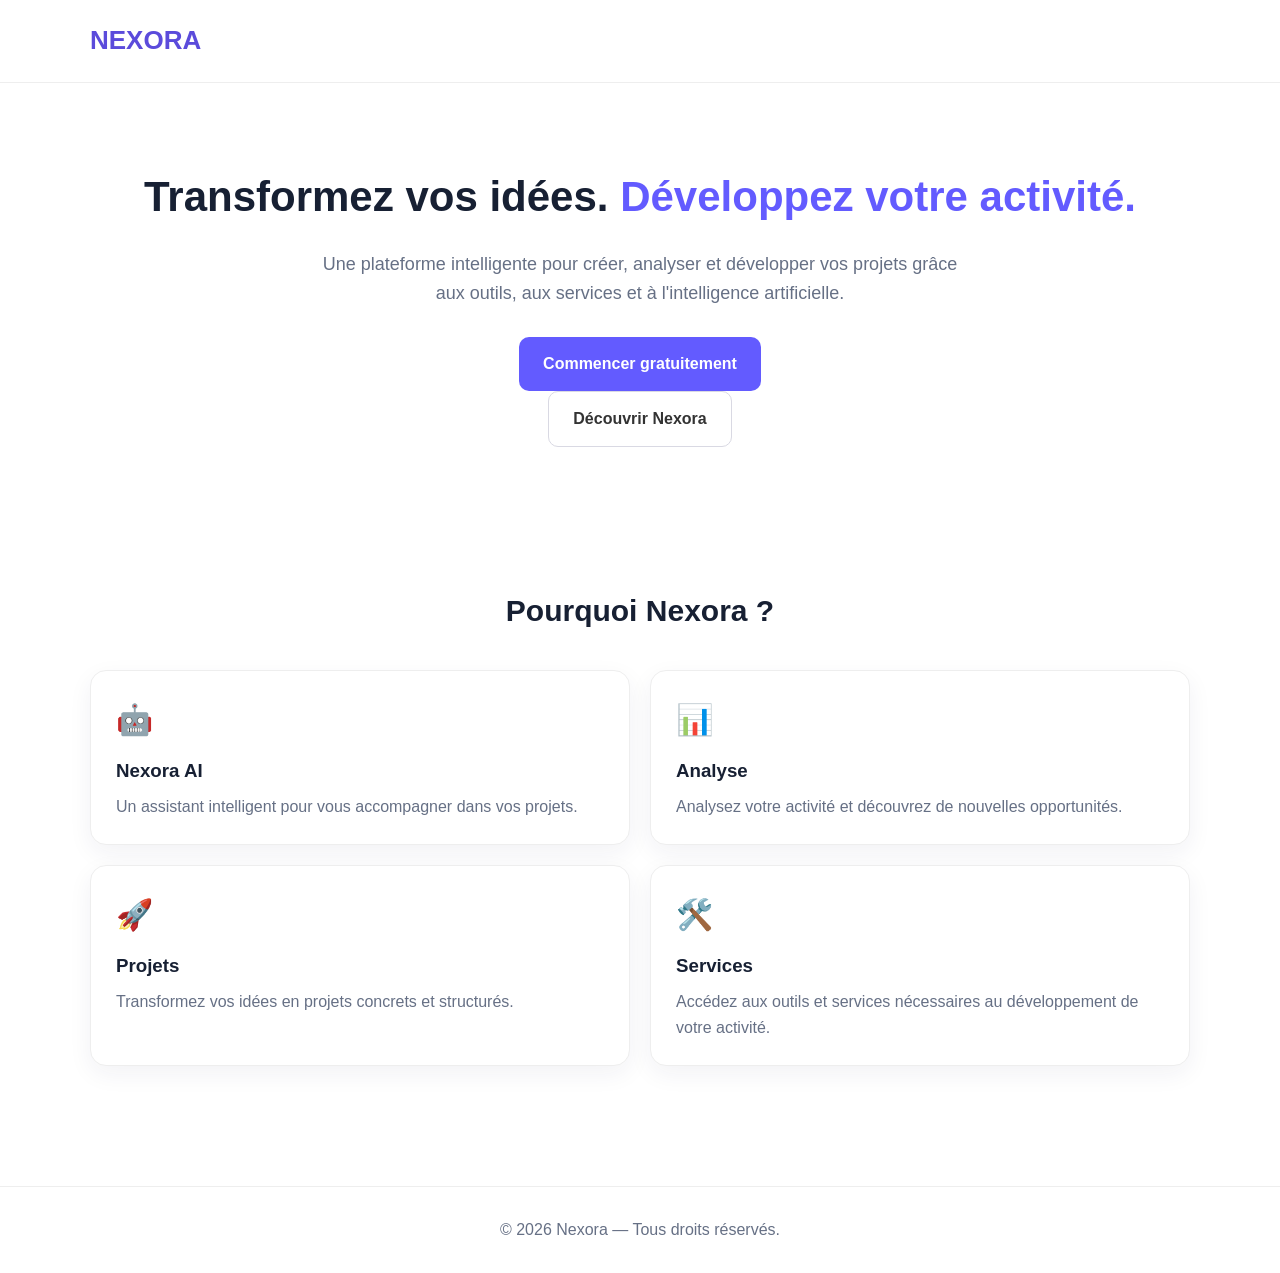
==== index.html @ c3fa55ba "Add files via upload" ====
<!DOCTYPE html>
<html lang="fr">
<head>
    <meta charset="UTF-8">
    <meta name="viewport" content="width=device-width, initial-scale=1.0">

    <title>Nexora — Développez vos idées</title>

    <link rel="stylesheet" href="style.css">
</head>

<body>

    <!-- En-tête -->
    <header>
        <div class="container">
            <div class="logo">NEXORA</div>
        </div>
    </header>


    <!-- Section principale -->
    <main>

        <section class="hero">
            <div class="container">

                <h1>
                    Transformez vos idées.
                    <span>Développez votre activité.</span>
                </h1>

                <p>
                    Une plateforme intelligente pour créer, analyser
                    et développer vos projets grâce aux outils,
                    aux services et à l'intelligence artificielle.
                </p>

                <div class="buttons">
                    <a href="inscription.html" class="btn btn-primary">
                        Commencer gratuitement
                    </a>
                </div>
                    <a href="#" class="btn btn-secondary">
                        Découvrir Nexora
                    </a>
                </div>

            </div>
        </section>


        <!-- Fonctionnalités -->
        <section class="features">
            <div class="container">

                <h2>Pourquoi Nexora ?</h2>

                <div class="cards">

                    <div class="card">
                        <div class="icon">🤖</div>
                        <h3>Nexora AI</h3>
                        <p>
                            Un assistant intelligent pour vous
                            accompagner dans vos projets.
                        </p>
                    </div>

                    <div class="card">
                        <div class="icon">📊</div>
                        <h3>Analyse</h3>
                        <p>
                            Analysez votre activité et découvrez
                            de nouvelles opportunités.
                        </p>
                    </div>

                    <div class="card">
                        <div class="icon">🚀</div>
                        <h3>Projets</h3>
                        <p>
                            Transformez vos idées en projets
                            concrets et structurés.
                        </p>
                    </div>

                    <div class="card">
                        <div class="icon">🛠️</div>
                        <h3>Services</h3>
                        <p>
                            Accédez aux outils et services nécessaires
                            au développement de votre activité.
                        </p>
                    </div>

                </div>

            </div>
        </section>

    </main>


    <!-- Pied de page -->
    <footer>
        <div class="container">
            <p>© 2026 Nexora — Tous droits réservés.</p>
        </div>
    </footer>

</body>
</html>
---- style.css ----
* {
    margin: 0;
    padding: 0;
    box-sizing: border-box;
}

body {
    font-family: Arial, sans-serif;
    background: #ffffff;
    color: #172033;
    line-height: 1.6;
}

.container {
    width: 90%;
    max-width: 1100px;
    margin: auto;
}

header {
    padding: 20px 0;
    border-bottom: 1px solid #eeeeee;
}

.logo {
    font-size: 26px;
    font-weight: bold;
    color: #5b4bdb;
}

.hero {
    padding: 80px 0;
    text-align: center;
}

.hero h1 {
    font-size: 42px;
    margin-bottom: 20px;
}

.hero h1 span {
    color: #635bff;
}

.hero p {
    max-width: 650px;
    margin: 0 auto 30px;
    color: #667085;
    font-size: 18px;
}

.buttons {
    display: flex;
    justify-content: center;
    gap: 15px;
    flex-wrap: wrap;
}

.btn {
    padding: 14px 24px;
    border-radius: 10px;
    text-decoration: none;
    font-weight: bold;
    display: inline-block;
}

.btn-primary {
    background: #635bff;
    color: white;
}

.btn-secondary {
    border: 1px solid #d9d9e3;
    color: #333333;
}

.features {
    padding: 60px 0;
}

.features h2 {
    text-align: center;
    font-size: 30px;
    margin-bottom: 35px;
}

.cards {
    display: grid;
    grid-template-columns: repeat(2, 1fr);
    gap: 20px;
}

.card {
    padding: 25px;
    border: 1px solid #eeeeee;
    border-radius: 16px;
    background: #ffffff;
    box-shadow: 0 8px 25px rgba(40, 40, 80, 0.06);
}

.card .icon {
    font-size: 30px;
    margin-bottom: 12px;
}

.card h3 {
    margin-bottom: 8px;
}

.card p {
    color: #667085;
}

footer {
    margin-top: 60px;
    padding: 30px 0;
    text-align: center;
    border-top: 1px solid #eeeeee;
    color: #667085;
}

@media (max-width: 600px) {

    .hero {
        padding: 55px 0;
    }

    .hero h1 {
        font-size: 34px;
    }

    .hero p {
        font-size: 16px;
    }

    .cards {
        grid-template-columns: 1fr;
    }

    .btn {
        width: 100%;
    }
}
/* PAGE D'INSCRIPTION */

.auth-page {
    min-height: 100vh;
    display: flex;
    justify-content: center;
    align-items: center;
    padding: 30px 20px;
    background: #ffffff;
}

.auth-card {
    width: 100%;
    max-width: 430px;
    padding: 35px 25px;
    border: 1px solid #eeeeee;
    border-radius: 20px;
    box-shadow: 0 15px 40px rgba(40, 40, 80, 0.08);
    background: #ffffff;
}

.auth-card .logo {
    text-align: center;
    margin-bottom: 30px;
}

.auth-card h1 {
    text-align: center;
    font-size: 30px;
    margin-bottom: 10px;
}

.auth-subtitle {
    text-align: center;
    color: #667085;
    margin-bottom: 30px;
}

.auth-card form {
    display: flex;
    flex-direction: column;
}

.auth-card label {
    font-weight: bold;
    margin-bottom: 7px;
    margin-top: 15px;
}

.auth-card input {
    width: 100%;
    padding: 14px;
    border: 1px solid #d9d9e3;
    border-radius: 10px;
    font-size: 16px;
    outline: none;
}

.auth-card input:focus {
    border-color: #635bff;
}

.auth-button {
    margin-top: 25px;
    padding: 15px;
    border: none;
    border-radius: 10px;
    background: #635bff;
    color: white;
    font-size: 16px;
    font-weight: bold;
}

.auth-footer {
    text-align: center;
    margin-top: 25px;
    color: #667085;
}

.auth-footer a {
    color: #635bff;
    font-weight: bold;
    text-decoration: none;
}

.back-link {
    display: block;
    text-align: center;
    margin-top: 25px;
    color: #667085;
    text-decoration: none;
}
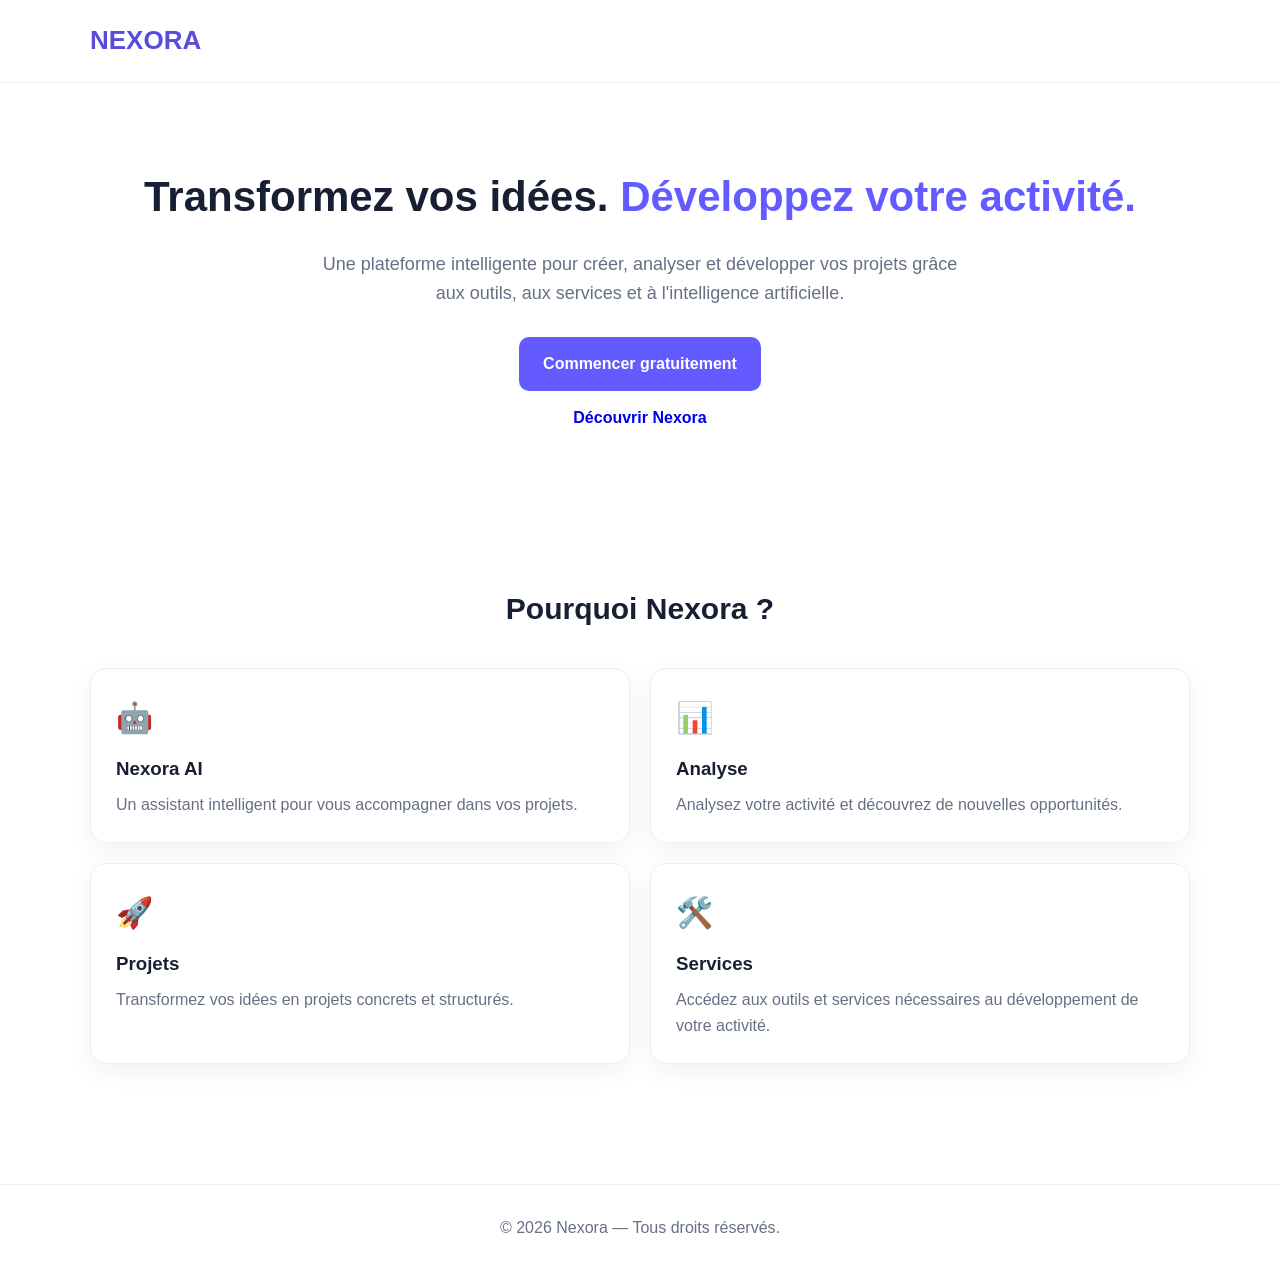
==== commit 9009f1fe: "Update index.html" ====
--- a/index.html
+++ b/index.html
@@ -41,7 +41,7 @@
                         Commencer gratuitement
                     </a>
                 </div>
-                    <a href="#" class="btn btn-secondary">
+                    <a href="dashboard.html" class="btn">
                         Découvrir Nexora
                     </a>
                 </div>
@@ -110,4 +110,4 @@
     </footer>
 
 </body>
-</html>+</html>
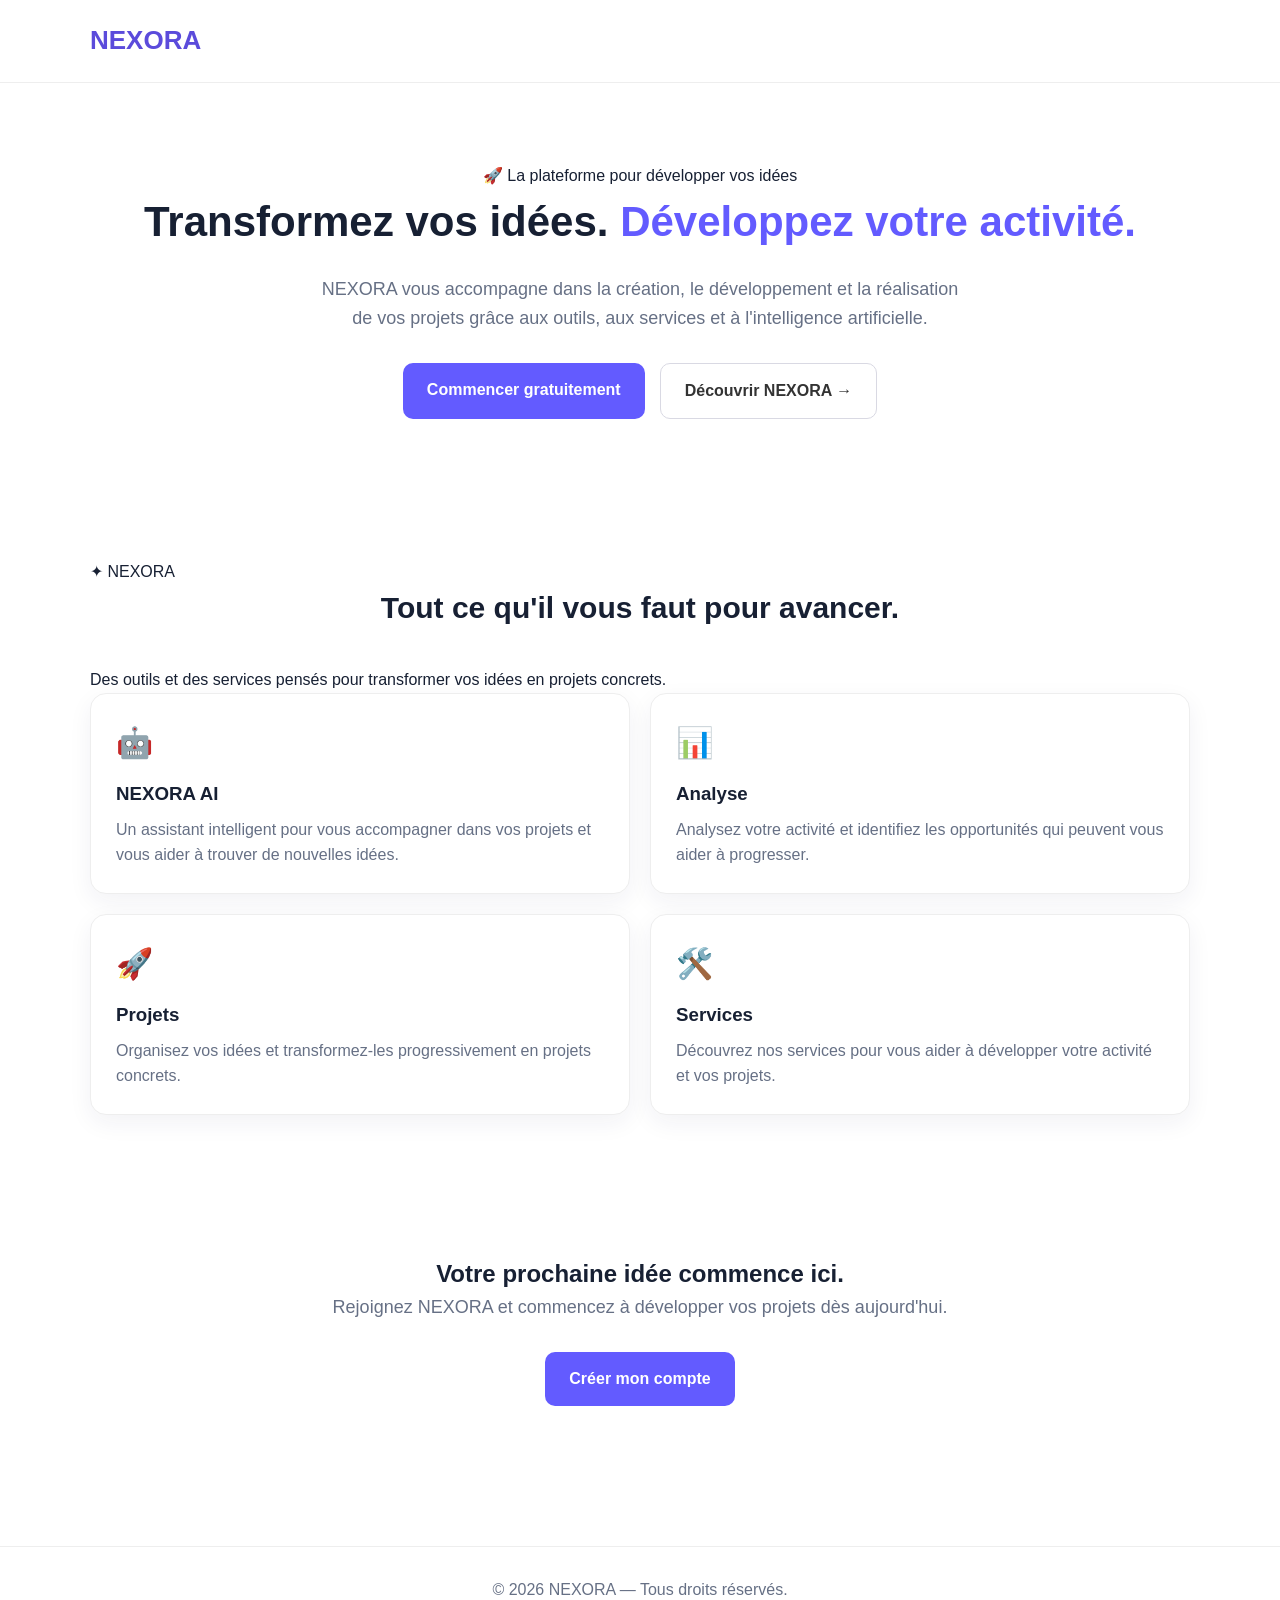
==== commit ea14328c: "Add files via upload" ====
--- a/index.html
+++ b/index.html
@@ -1,113 +1,249 @@
 <!DOCTYPE html>
 <html lang="fr">
+
 <head>
     <meta charset="UTF-8">
     <meta name="viewport" content="width=device-width, initial-scale=1.0">
 
-    <title>Nexora — Développez vos idées</title>
+    <title>NEXORA — Développez vos idées</title>
 
     <link rel="stylesheet" href="style.css">
 </head>
 
 <body>
 
-    <!-- En-tête -->
-    <header>
+<header>
+
+    <div class="container">
+
+        <div class="logo">
+            NEXORA
+        </div>
+
+    </div>
+
+</header>
+
+
+<main>
+
+    <!-- HERO -->
+
+    <section class="hero">
+
         <div class="container">
-            <div class="logo">NEXORA</div>
-        </div>
-    </header>
-
-
-    <!-- Section principale -->
-    <main>
-
-        <section class="hero">
-            <div class="container">
+
+            <div class="hero-content">
+
+                <div class="hero-badge">
+                    🚀 La plateforme pour développer vos idées
+                </div>
+
 
                 <h1>
                     Transformez vos idées.
                     <span>Développez votre activité.</span>
                 </h1>
 
+
                 <p>
-                    Une plateforme intelligente pour créer, analyser
-                    et développer vos projets grâce aux outils,
-                    aux services et à l'intelligence artificielle.
+                    NEXORA vous accompagne dans la création,
+                    le développement et la réalisation de vos projets
+                    grâce aux outils, aux services et à l'intelligence
+                    artificielle.
                 </p>
 
+
                 <div class="buttons">
-                    <a href="inscription.html" class="btn btn-primary">
+
+                    <a
+                        href="inscription.html"
+                        class="btn btn-primary"
+                    >
                         Commencer gratuitement
                     </a>
-                </div>
-                    <a href="dashboard.html" class="btn">
-                        Découvrir Nexora
+
+
+                    <a
+                        href="dashboard.html"
+                        class="btn btn-secondary"
+                    >
+                        Découvrir NEXORA →
                     </a>
-                </div>
-
-            </div>
-        </section>
-
-
-        <!-- Fonctionnalités -->
-        <section class="features">
-            <div class="container">
-
-                <h2>Pourquoi Nexora ?</h2>
-
-                <div class="cards">
-
-                    <div class="card">
-                        <div class="icon">🤖</div>
-                        <h3>Nexora AI</h3>
-                        <p>
-                            Un assistant intelligent pour vous
-                            accompagner dans vos projets.
-                        </p>
-                    </div>
-
-                    <div class="card">
-                        <div class="icon">📊</div>
-                        <h3>Analyse</h3>
-                        <p>
-                            Analysez votre activité et découvrez
-                            de nouvelles opportunités.
-                        </p>
-                    </div>
-
-                    <div class="card">
-                        <div class="icon">🚀</div>
-                        <h3>Projets</h3>
-                        <p>
-                            Transformez vos idées en projets
-                            concrets et structurés.
-                        </p>
-                    </div>
-
-                    <div class="card">
-                        <div class="icon">🛠️</div>
-                        <h3>Services</h3>
-                        <p>
-                            Accédez aux outils et services nécessaires
-                            au développement de votre activité.
-                        </p>
-                    </div>
-
-                </div>
-
-            </div>
-        </section>
-
-    </main>
-
-
-    <!-- Pied de page -->
-    <footer>
+
+                </div>
+
+            </div>
+
+        </div>
+
+    </section>
+
+
+
+    <!-- POURQUOI NEXORA -->
+
+    <section class="features">
+
         <div class="container">
-            <p>© 2026 Nexora — Tous droits réservés.</p>
-        </div>
-    </footer>
+
+            <div class="section-intro">
+
+                <span class="section-label">
+                    ✦ NEXORA
+                </span>
+
+                <h2>
+                    Tout ce qu'il vous faut
+                    pour avancer.
+                </h2>
+
+                <p>
+                    Des outils et des services pensés pour
+                    transformer vos idées en projets concrets.
+                </p>
+
+            </div>
+
+
+            <div class="cards">
+
+
+                <!-- AI -->
+
+                <div class="card">
+
+                    <div class="icon">
+                        🤖
+                    </div>
+
+                    <h3>
+                        NEXORA AI
+                    </h3>
+
+                    <p>
+                        Un assistant intelligent pour vous
+                        accompagner dans vos projets et vous
+                        aider à trouver de nouvelles idées.
+                    </p>
+
+                </div>
+
+
+                <!-- ANALYSE -->
+
+                <div class="card">
+
+                    <div class="icon">
+                        📊
+                    </div>
+
+                    <h3>
+                        Analyse
+                    </h3>
+
+                    <p>
+                        Analysez votre activité et identifiez
+                        les opportunités qui peuvent vous
+                        aider à progresser.
+                    </p>
+
+                </div>
+
+
+                <!-- PROJETS -->
+
+                <div class="card">
+
+                    <div class="icon">
+                        🚀
+                    </div>
+
+                    <h3>
+                        Projets
+                    </h3>
+
+                    <p>
+                        Organisez vos idées et transformez-les
+                        progressivement en projets concrets.
+                    </p>
+
+                </div>
+
+
+                <!-- SERVICES -->
+
+                <div class="card">
+
+                    <div class="icon">
+                        🛠️
+                    </div>
+
+                    <h3>
+                        Services
+                    </h3>
+
+                    <p>
+                        Découvrez nos services pour vous aider
+                        à développer votre activité et vos projets.
+                    </p>
+
+                </div>
+
+
+            </div>
+
+        </div>
+
+    </section>
+
+
+
+    <!-- CTA -->
+
+    <section class="hero">
+
+        <div class="container">
+
+            <h2>
+                Votre prochaine idée commence ici.
+            </h2>
+
+            <p>
+                Rejoignez NEXORA et commencez à développer
+                vos projets dès aujourd'hui.
+            </p>
+
+            <div class="buttons">
+
+                <a
+                    href="inscription.html"
+                    class="btn btn-primary"
+                >
+                    Créer mon compte
+                </a>
+
+            </div>
+
+        </div>
+
+    </section>
+
+</main>
+
+
+<footer>
+
+    <div class="container">
+
+        <p>
+            © 2026 NEXORA — Tous droits réservés.
+        </p>
+
+    </div>
+
+</footer>
+
 
 </body>
-</html>
+</html>
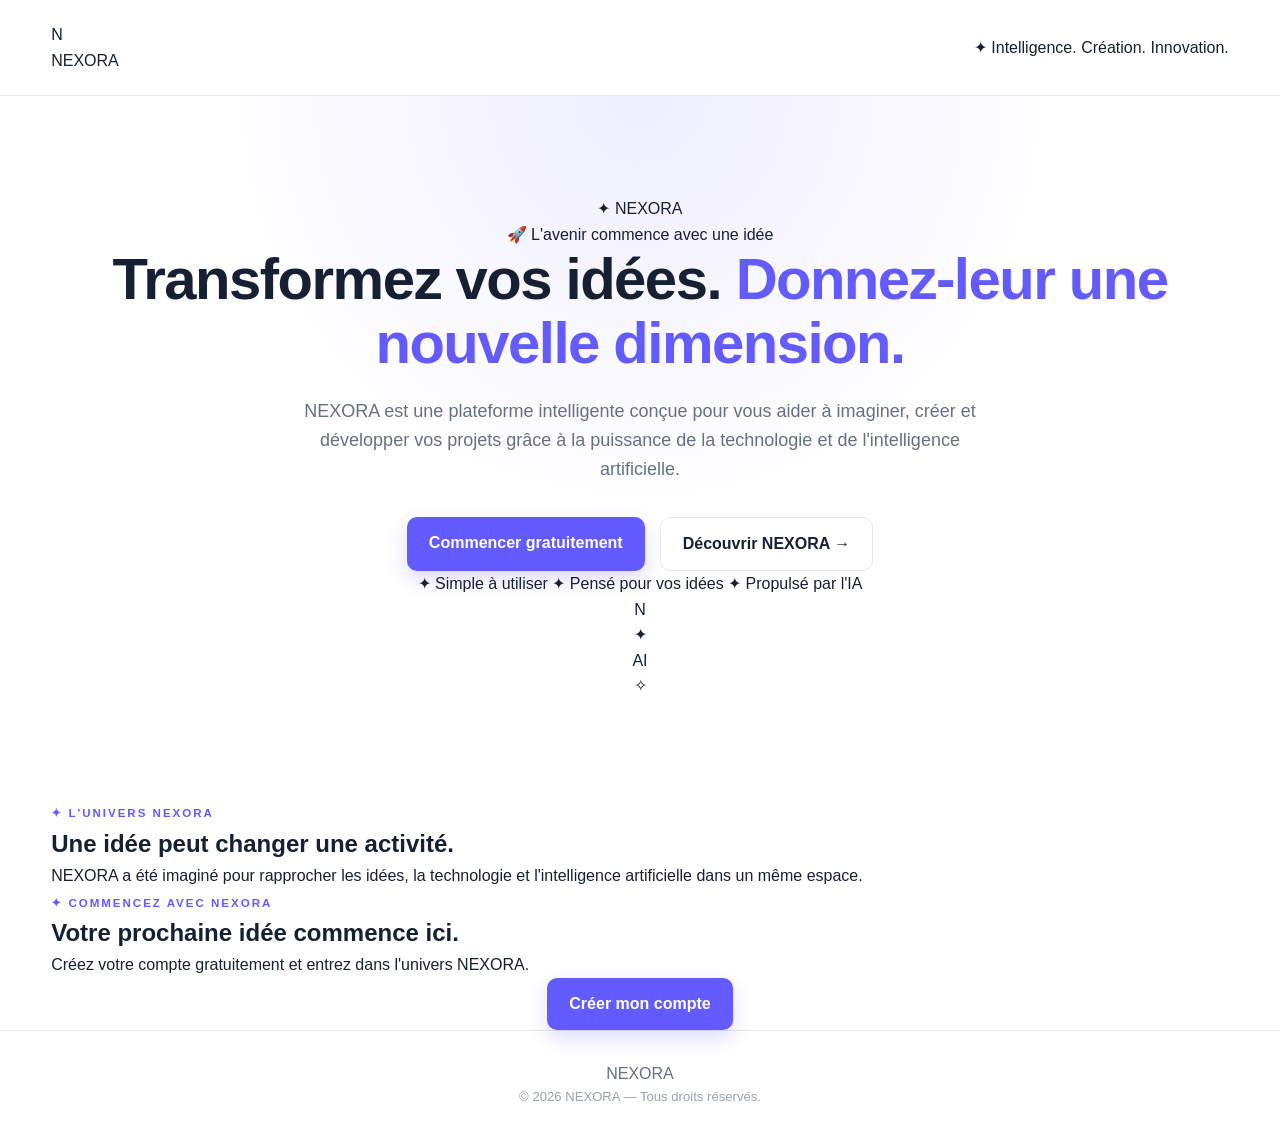
==== commit 6178fa3c: "Add files via upload" ====
--- a/index.html
+++ b/index.html
@@ -5,245 +5,305 @@
     <meta charset="UTF-8">
     <meta name="viewport" content="width=device-width, initial-scale=1.0">
 
-    <title>NEXORA — Développez vos idées</title>
+    <meta
+        name="description"
+        content="NEXORA — Une plateforme intelligente pour transformer vos idées et développer vos projets."
+    >
+
+    <title>NEXORA — Transformez vos idées</title>
 
     <link rel="stylesheet" href="style.css">
 </head>
 
+
 <body>
 
-<header>
-
-    <div class="container">
-
-        <div class="logo">
-            NEXORA
+    <!-- =========================
+         HEADER
+    ========================== -->
+
+    <header class="site-header">
+
+        <div class="container header-content">
+
+            <div class="brand">
+
+                <div class="brand-mark">
+                    N
+                </div>
+
+                <div class="brand-name">
+                    NEXORA
+                </div>
+
+            </div>
+
+            <div class="brand-status">
+                ✦ Intelligence. Création. Innovation.
+            </div>
+
         </div>
 
-    </div>
-
-</header>
-
-
-<main>
-
-    <!-- HERO -->
-
-    <section class="hero">
-
-        <div class="container">
-
-            <div class="hero-content">
-
-                <div class="hero-badge">
-                    🚀 La plateforme pour développer vos idées
-                </div>
-
-
-                <h1>
-                    Transformez vos idées.
-                    <span>Développez votre activité.</span>
-                </h1>
-
-
-                <p>
-                    NEXORA vous accompagne dans la création,
-                    le développement et la réalisation de vos projets
-                    grâce aux outils, aux services et à l'intelligence
-                    artificielle.
-                </p>
-
-
-                <div class="buttons">
-
-                    <a
-                        href="inscription.html"
-                        class="btn btn-primary"
-                    >
-                        Commencer gratuitement
-                    </a>
-
-
-                    <a
-                        href="dashboard.html"
-                        class="btn btn-secondary"
-                    >
-                        Découvrir NEXORA →
-                    </a>
-
-                </div>
-
-            </div>
+    </header>
+
+
+    <main>
+
+
+        <!-- =========================
+             HERO
+        ========================== -->
+
+        <section class="hero premium-hero">
+
+            <div class="hero-background">
+
+                <div class="glow glow-one"></div>
+                <div class="glow glow-two"></div>
+                <div class="glow glow-three"></div>
+
+            </div>
+
+
+            <div class="container hero-container">
+
+                <div class="hero-content">
+
+
+                    <!-- MARQUE -->
+
+                    <div class="hero-brand">
+
+                        <span class="hero-brand-symbol">
+                            ✦
+                        </span>
+
+                        <span>
+                            NEXORA
+                        </span>
+
+                    </div>
+
+
+                    <!-- BADGE -->
+
+                    <div class="hero-badge">
+                        🚀 L'avenir commence avec une idée
+                    </div>
+
+
+                    <!-- TITRE -->
+
+                    <h1>
+
+                        Transformez vos idées.
+
+                        <span>
+                            Donnez-leur une nouvelle dimension.
+                        </span>
+
+                    </h1>
+
+
+                    <!-- DESCRIPTION -->
+
+                    <p class="hero-description">
+
+                        NEXORA est une plateforme intelligente conçue
+                        pour vous aider à imaginer, créer et développer
+                        vos projets grâce à la puissance de la technologie
+                        et de l'intelligence artificielle.
+
+                    </p>
+
+
+                    <!-- BOUTONS -->
+
+                    <div class="buttons">
+
+                        <a
+                            href="inscription.html"
+                            class="btn btn-primary"
+                        >
+                            Commencer gratuitement
+                        </a>
+
+
+                        <a
+                            href="dashboard.html"
+                            class="btn btn-secondary"
+                        >
+                            Découvrir NEXORA
+                            <span>→</span>
+                        </a>
+
+                    </div>
+
+
+                    <!-- CONFIANCE -->
+
+                    <div class="hero-trust">
+
+                        <span>
+                            ✦ Simple à utiliser
+                        </span>
+
+                        <span>
+                            ✦ Pensé pour vos idées
+                        </span>
+
+                        <span>
+                            ✦ Propulsé par l'IA
+                        </span>
+
+                    </div>
+
+                </div>
+
+
+                <!-- VISUEL NEXORA -->
+
+                <div class="hero-visual">
+
+                    <div class="nexora-orbit orbit-one"></div>
+                    <div class="nexora-orbit orbit-two"></div>
+
+                    <div class="nexora-core">
+
+                        <div class="core-glow"></div>
+
+                        <span>
+                            N
+                        </span>
+
+                    </div>
+
+                    <div class="floating-element element-one">
+                        ✦
+                    </div>
+
+                    <div class="floating-element element-two">
+                        AI
+                    </div>
+
+                    <div class="floating-element element-three">
+                        ✧
+                    </div>
+
+                </div>
+
+            </div>
+
+        </section>
+
+
+
+        <!-- =========================
+             VISION
+        ========================== -->
+
+        <section class="vision-section">
+
+            <div class="container">
+
+                <div class="vision-content">
+
+                    <span class="section-label">
+                        ✦ L'UNIVERS NEXORA
+                    </span>
+
+                    <h2>
+                        Une idée peut changer
+                        <span>une activité.</span>
+                    </h2>
+
+                    <p>
+                        NEXORA a été imaginé pour rapprocher
+                        les idées, la technologie et l'intelligence
+                        artificielle dans un même espace.
+                    </p>
+
+                </div>
+
+            </div>
+
+        </section>
+
+
+
+        <!-- =========================
+             CTA FINAL
+        ========================== -->
+
+        <section class="final-cta">
+
+            <div class="container">
+
+                <div class="cta-card">
+
+                    <div class="cta-glow"></div>
+
+                    <div class="cta-content">
+
+                        <span class="section-label">
+                            ✦ COMMENCEZ AVEC NEXORA
+                        </span>
+
+                        <h2>
+                            Votre prochaine idée
+                            commence ici.
+                        </h2>
+
+                        <p>
+                            Créez votre compte gratuitement
+                            et entrez dans l'univers NEXORA.
+                        </p>
+
+
+                        <div class="buttons">
+
+                            <a
+                                href="inscription.html"
+                                class="btn btn-primary"
+                            >
+                                Créer mon compte
+                            </a>
+
+                        </div>
+
+                    </div>
+
+                </div>
+
+            </div>
+
+        </section>
+
+    </main>
+
+
+
+    <!-- =========================
+         FOOTER
+    ========================== -->
+
+    <footer>
+
+        <div class="container footer-content">
+
+            <div class="footer-brand">
+                NEXORA
+            </div>
+
+            <p>
+                © 2026 NEXORA — Tous droits réservés.
+            </p>
 
         </div>
 
-    </section>
-
-
-
-    <!-- POURQUOI NEXORA -->
-
-    <section class="features">
-
-        <div class="container">
-
-            <div class="section-intro">
-
-                <span class="section-label">
-                    ✦ NEXORA
-                </span>
-
-                <h2>
-                    Tout ce qu'il vous faut
-                    pour avancer.
-                </h2>
-
-                <p>
-                    Des outils et des services pensés pour
-                    transformer vos idées en projets concrets.
-                </p>
-
-            </div>
-
-
-            <div class="cards">
-
-
-                <!-- AI -->
-
-                <div class="card">
-
-                    <div class="icon">
-                        🤖
-                    </div>
-
-                    <h3>
-                        NEXORA AI
-                    </h3>
-
-                    <p>
-                        Un assistant intelligent pour vous
-                        accompagner dans vos projets et vous
-                        aider à trouver de nouvelles idées.
-                    </p>
-
-                </div>
-
-
-                <!-- ANALYSE -->
-
-                <div class="card">
-
-                    <div class="icon">
-                        📊
-                    </div>
-
-                    <h3>
-                        Analyse
-                    </h3>
-
-                    <p>
-                        Analysez votre activité et identifiez
-                        les opportunités qui peuvent vous
-                        aider à progresser.
-                    </p>
-
-                </div>
-
-
-                <!-- PROJETS -->
-
-                <div class="card">
-
-                    <div class="icon">
-                        🚀
-                    </div>
-
-                    <h3>
-                        Projets
-                    </h3>
-
-                    <p>
-                        Organisez vos idées et transformez-les
-                        progressivement en projets concrets.
-                    </p>
-
-                </div>
-
-
-                <!-- SERVICES -->
-
-                <div class="card">
-
-                    <div class="icon">
-                        🛠️
-                    </div>
-
-                    <h3>
-                        Services
-                    </h3>
-
-                    <p>
-                        Découvrez nos services pour vous aider
-                        à développer votre activité et vos projets.
-                    </p>
-
-                </div>
-
-
-            </div>
-
-        </div>
-
-    </section>
-
-
-
-    <!-- CTA -->
-
-    <section class="hero">
-
-        <div class="container">
-
-            <h2>
-                Votre prochaine idée commence ici.
-            </h2>
-
-            <p>
-                Rejoignez NEXORA et commencez à développer
-                vos projets dès aujourd'hui.
-            </p>
-
-            <div class="buttons">
-
-                <a
-                    href="inscription.html"
-                    class="btn btn-primary"
-                >
-                    Créer mon compte
-                </a>
-
-            </div>
-
-        </div>
-
-    </section>
-
-</main>
-
-
-<footer>
-
-    <div class="container">
-
-        <p>
-            © 2026 NEXORA — Tous droits réservés.
-        </p>
-
-    </div>
-
-</footer>
+    </footer>
 
 
 </body>
+
 </html>
--- a/style.css
+++ b/style.css
@@ -1,51 +1,136 @@
+/* ==============================
+   NEXORA — STYLE GLOBAL
+================================ */
+
 * {
     margin: 0;
     padding: 0;
     box-sizing: border-box;
 }
 
+:root {
+    --primary: #635bff;
+    --primary-dark: #5148e8;
+    --text: #172033;
+    --muted: #667085;
+    --border: #e8eaf0;
+    --background: #f7f8fc;
+    --white: #ffffff;
+    --shadow: 0 12px 35px rgba(40, 40, 80, 0.08);
+}
+
+html {
+    scroll-behavior: smooth;
+}
+
 body {
     font-family: Arial, sans-serif;
-    background: #ffffff;
-    color: #172033;
+    background: var(--white);
+    color: var(--text);
     line-height: 1.6;
+    -webkit-font-smoothing: antialiased;
 }
 
 .container {
-    width: 90%;
-    max-width: 1100px;
-    margin: auto;
-}
+    width: min(92%, 1180px);
+    margin: 0 auto;
+}
+
+
+/* ==============================
+   HEADER
+================================ */
 
 header {
-    padding: 20px 0;
-    border-bottom: 1px solid #eeeeee;
+    padding: 22px 0;
+    background: rgba(255, 255, 255, 0.96);
+    border-bottom: 1px solid var(--border);
+}
+
+header .container {
+    display: flex;
+    align-items: center;
+    justify-content: space-between;
+    gap: 20px;
 }
 
 .logo {
-    font-size: 26px;
-    font-weight: bold;
-    color: #5b4bdb;
-}
+    font-size: 27px;
+    font-weight: 800;
+    color: var(--primary);
+    letter-spacing: -0.5px;
+}
+
+
+/* ==============================
+   BOUTONS
+================================ */
+
+.btn {
+    padding: 13px 22px;
+    border-radius: 10px;
+    text-decoration: none;
+    font-weight: 700;
+    display: inline-block;
+    border: none;
+    cursor: pointer;
+    transition:
+        transform 0.2s ease,
+        box-shadow 0.2s ease,
+        background 0.2s ease;
+}
+
+.btn:hover {
+    transform: translateY(-2px);
+}
+
+.btn-primary {
+    background: var(--primary);
+    color: white;
+    box-shadow: 0 8px 20px rgba(99, 91, 255, 0.22);
+}
+
+.btn-primary:hover {
+    background: var(--primary-dark);
+}
+
+.btn-secondary {
+    border: 1px solid var(--border);
+    color: var(--text);
+    background: white;
+}
+
+
+/* ==============================
+   PAGE ACCUEIL
+================================ */
 
 .hero {
-    padding: 80px 0;
+    padding: 100px 0;
     text-align: center;
+    background:
+        radial-gradient(
+            circle at top,
+            rgba(99, 91, 255, 0.10),
+            transparent 45%
+        );
 }
 
 .hero h1 {
-    font-size: 42px;
-    margin-bottom: 20px;
+    font-size: clamp(36px, 6vw, 58px);
+    line-height: 1.1;
+    margin-bottom: 22px;
+    letter-spacing: -1.5px;
 }
 
 .hero h1 span {
-    color: #635bff;
+    color: var(--primary);
 }
 
 .hero p {
-    max-width: 650px;
-    margin: 0 auto 30px;
-    color: #667085;
+    max-width: 680px;
+    margin: 0 auto 34px;
+    color: var(--muted);
     font-size: 18px;
 }
 
@@ -56,110 +141,147 @@
     flex-wrap: wrap;
 }
 
-.btn {
-    padding: 14px 24px;
-    border-radius: 10px;
-    text-decoration: none;
-    font-weight: bold;
-    display: inline-block;
-}
-
-.btn-primary {
-    background: #635bff;
-    color: white;
-}
-
-.btn-secondary {
-    border: 1px solid #d9d9e3;
-    color: #333333;
-}
+
+/* ==============================
+   SERVICES / FEATURES
+================================ */
 
 .features {
-    padding: 60px 0;
+    padding: 80px 0;
+    background: var(--background);
 }
 
 .features h2 {
     text-align: center;
-    font-size: 30px;
-    margin-bottom: 35px;
-}
+    font-size: clamp(28px, 4vw, 38px);
+    margin-bottom: 15px;
+}
+
+.features > .container > p {
+    max-width: 650px;
+    margin: 0 auto 45px;
+    text-align: center;
+    color: var(--muted);
+}
+
+
+/* ==============================
+   CARTES
+================================ */
 
 .cards {
     display: grid;
-    grid-template-columns: repeat(2, 1fr);
-    gap: 20px;
-}
-
-.card {
-    padding: 25px;
-    border: 1px solid #eeeeee;
-    border-radius: 16px;
-    background: #ffffff;
-    box-shadow: 0 8px 25px rgba(40, 40, 80, 0.06);
+    grid-template-columns: repeat(2, minmax(0, 1fr));
+    gap: 26px;
+}
+
+.card,
+.service {
+    padding: 32px;
+    border: 1px solid var(--border);
+    border-radius: 20px;
+    background: var(--white);
+    box-shadow: var(--shadow);
+    transition:
+        transform 0.25s ease,
+        box-shadow 0.25s ease,
+        border-color 0.25s ease;
+}
+
+.card:hover,
+.service:hover {
+    transform: translateY(-7px);
+    border-color: rgba(99, 91, 255, 0.35);
+    box-shadow:
+        0 20px 45px rgba(40, 40, 80, 0.12);
 }
 
 .card .icon {
-    font-size: 30px;
-    margin-bottom: 12px;
-}
-
-.card h3 {
-    margin-bottom: 8px;
-}
-
-.card p {
-    color: #667085;
-}
+    font-size: 34px;
+    margin-bottom: 15px;
+}
+
+.card h3,
+.service h3 {
+    font-size: 21px;
+    margin-bottom: 10px;
+}
+
+.card p,
+.service p {
+    color: var(--muted);
+}
+
+
+/* ==============================
+   BOUTONS DES SERVICES
+================================ */
+
+.service button {
+    margin-top: 22px;
+    width: 100%;
+    padding: 13px 18px;
+    border: none;
+    border-radius: 10px;
+    background: var(--primary);
+    color: white;
+    font-size: 15px;
+    font-weight: 700;
+    cursor: pointer;
+    transition:
+        background 0.2s ease,
+        transform 0.2s ease,
+        box-shadow 0.2s ease;
+}
+
+.service button:hover {
+    background: var(--primary-dark);
+    transform: translateY(-2px);
+    box-shadow: 0 8px 20px rgba(99, 91, 255, 0.25);
+}
+
+
+/* ==============================
+   FOOTER
+================================ */
 
 footer {
-    margin-top: 60px;
-    padding: 30px 0;
+    margin-top: 0;
+    padding: 35px 0;
     text-align: center;
-    border-top: 1px solid #eeeeee;
-    color: #667085;
-}
-
-@media (max-width: 600px) {
-
-    .hero {
-        padding: 55px 0;
-    }
-
-    .hero h1 {
-        font-size: 34px;
-    }
-
-    .hero p {
-        font-size: 16px;
-    }
-
-    .cards {
-        grid-template-columns: 1fr;
-    }
-
-    .btn {
-        width: 100%;
-    }
-}
-/* PAGE D'INSCRIPTION */
+    border-top: 1px solid var(--border);
+    color: var(--muted);
+    background: white;
+}
+
+
+/* ==============================
+   INSCRIPTION / CONNEXION
+================================ */
 
 .auth-page {
     min-height: 100vh;
     display: flex;
     justify-content: center;
     align-items: center;
-    padding: 30px 20px;
-    background: #ffffff;
+    padding: 40px 20px;
+    background:
+        radial-gradient(
+            circle at top,
+            rgba(99, 91, 255, 0.10),
+            transparent 45%
+        ),
+        #f7f8fc;
 }
 
 .auth-card {
     width: 100%;
-    max-width: 430px;
-    padding: 35px 25px;
-    border: 1px solid #eeeeee;
-    border-radius: 20px;
-    box-shadow: 0 15px 40px rgba(40, 40, 80, 0.08);
-    background: #ffffff;
+    max-width: 450px;
+    padding: 40px 32px;
+    border: 1px solid var(--border);
+    border-radius: 22px;
+    box-shadow: 0 20px 55px rgba(40, 40, 80, 0.10);
+    background: white;
 }
 
 .auth-card .logo {
@@ -175,7 +297,7 @@
 
 .auth-subtitle {
     text-align: center;
-    color: #667085;
+    color: var(--muted);
     margin-bottom: 30px;
 }
 
@@ -185,7 +307,7 @@
 }
 
 .auth-card label {
-    font-weight: bold;
+    font-weight: 700;
     margin-bottom: 7px;
     margin-top: 15px;
 }
@@ -197,10 +319,12 @@
     border-radius: 10px;
     font-size: 16px;
     outline: none;
+    transition: border-color 0.2s, box-shadow 0.2s;
 }
 
 .auth-card input:focus {
-    border-color: #635bff;
+    border-color: var(--primary);
+    box-shadow: 0 0 0 3px rgba(99, 91, 255, 0.10);
 }
 
 .auth-button {
@@ -208,20 +332,27 @@
     padding: 15px;
     border: none;
     border-radius: 10px;
-    background: #635bff;
+    background: var(--primary);
     color: white;
     font-size: 16px;
     font-weight: bold;
+    cursor: pointer;
+    transition: background 0.2s, transform 0.2s;
+}
+
+.auth-button:hover {
+    background: var(--primary-dark);
+    transform: translateY(-2px);
 }
 
 .auth-footer {
     text-align: center;
     margin-top: 25px;
-    color: #667085;
+    color: var(--muted);
 }
 
 .auth-footer a {
-    color: #635bff;
+    color: var(--primary);
     font-weight: bold;
     text-decoration: none;
 }
@@ -230,6 +361,1041 @@
     display: block;
     text-align: center;
     margin-top: 25px;
+    color: var(--muted);
+    text-decoration: none;
+}
+
+
+/* ==============================
+   TABLETTE
+================================ */
+
+@media (max-width: 850px) {
+
+    .cards {
+        grid-template-columns: 1fr 1fr;
+        gap: 18px;
+    }
+
+    .hero {
+        padding: 75px 0;
+    }
+
+    .features {
+        padding: 65px 0;
+    }
+}
+
+
+/* ==============================
+   TÉLÉPHONE
+================================ */
+
+@media (max-width: 600px) {
+
+    .container {
+        width: 92%;
+    }
+
+    header .container {
+        flex-direction: column;
+        text-align: center;
+    }
+
+    .hero {
+        padding: 60px 0;
+    }
+
+    .hero h1 {
+        font-size: 36px;
+    }
+
+    .hero p {
+        font-size: 16px;
+    }
+
+    .buttons {
+        flex-direction: column;
+        width: 100%;
+    }
+
+    .buttons .btn {
+        width: 100%;
+    }
+
+    .features {
+        padding: 55px 0;
+    }
+
+    .features h2 {
+        font-size: 28px;
+    }
+
+    .cards {
+        grid-template-columns: 1fr;
+        gap: 18px;
+    }
+
+    .card,
+    .service {
+        padding: 25px;
+        border-radius: 17px;
+    }
+
+    .auth-card {
+        padding: 30px 22px;
+        border-radius: 18px;
+    }
+}
+/* =====================================================
+   TABLEAU DE BORD NEXORA — VERSION AMÉLIORÉE
+===================================================== */
+
+.dashboard-header {
+    background: #ffffff;
+    border-bottom: 1px solid #e8eaf0;
+    padding: 20px 0;
+}
+
+.header-content {
+    display: flex;
+    align-items: center;
+    justify-content: space-between;
+    gap: 20px;
+}
+
+.dashboard-brand {
+    display: flex;
+    flex-direction: column;
+}
+
+.dashboard-brand span {
     color: #667085;
+    font-size: 14px;
+    margin-top: 3px;
+}
+
+.dashboard {
+    background: #f7f8fc;
+    min-height: 100vh;
+    padding: 45px 0 70px;
+}
+
+.welcome-card {
+    background: linear-gradient(135deg, #635bff, #4f46e5);
+    color: white;
+    border-radius: 24px;
+    padding: 40px;
+    margin-bottom: 40px;
+    box-shadow: 0 18px 45px rgba(79, 70, 229, 0.18);
+}
+
+.welcome-badge {
+    display: inline-block;
+    background: rgba(255, 255, 255, 0.16);
+    padding: 7px 14px;
+    border-radius: 30px;
+    font-size: 13px;
+    margin-bottom: 18px;
+}
+
+.welcome-card h1 {
+    font-size: 32px;
+    margin-bottom: 12px;
+}
+
+.welcome-card p {
+    max-width: 650px;
+    color: rgba(255, 255, 255, 0.88);
+    font-size: 17px;
+}
+
+.dashboard-title,
+.section-heading {
+    display: flex;
+    align-items: center;
+    justify-content: space-between;
+    gap: 25px;
+    margin-bottom: 25px;
+}
+
+.dashboard-title h2,
+.section-heading h2 {
+    font-size: 30px;
+    margin: 5px 0 8px;
+}
+
+.dashboard-title p,
+.section-heading p {
+    color: #667085;
+}
+
+.section-label {
+    color: #635bff;
+    font-size: 12px;
+    font-weight: bold;
+    letter-spacing: 1px;
+}
+
+.stats {
+    display: grid;
+    grid-template-columns: repeat(3, 1fr);
+    gap: 20px;
+    margin-bottom: 55px;
+}
+
+.stat-card {
+    background: #ffffff;
+    border: 1px solid #eaecf0;
+    border-radius: 18px;
+    padding: 25px;
+    display: flex;
+    align-items: center;
+    gap: 18px;
+    box-shadow: 0 8px 25px rgba(40, 40, 80, 0.05);
+}
+
+.stat-icon {
+    width: 55px;
+    height: 55px;
+    display: flex;
+    align-items: center;
+    justify-content: center;
+    background: #f1f2ff;
+    border-radius: 15px;
+    font-size: 25px;
+}
+
+.stat-card strong {
+    display: block;
+    font-size: 30px;
+    color: #172033;
+}
+
+.stat-card p {
+    color: #667085;
+    font-size: 14px;
+    margin-top: 3px;
+}
+
+.dashboard-features {
+    padding: 0;
+    margin-bottom: 60px;
+}
+
+.dashboard-features .cards {
+    grid-template-columns: repeat(3, 1fr);
+}
+
+.dashboard-card {
+    position: relative;
+    min-height: 245px;
+    display: flex;
+    flex-direction: column;
+}
+
+.card-icon {
+    width: 58px;
+    height: 58px;
+    display: flex;
+    align-items: center;
+    justify-content: center;
+    background: #f1f2ff;
+    border-radius: 16px;
+    font-size: 27px;
+    margin-bottom: 18px;
+}
+
+.dashboard-card h3 {
+    font-size: 20px;
+    margin-bottom: 10px;
+}
+
+.dashboard-card p {
+    margin-bottom: 20px;
+}
+
+.card-link {
+    margin-top: auto;
+    color: #635bff;
     text-decoration: none;
+    font-weight: bold;
+}
+
+.card-link:hover {
+    text-decoration: underline;
+}
+
+.coming-soon {
+    margin-top: auto;
+    display: inline-block;
+    color: #667085;
+    font-size: 13px;
+    background: #f2f4f7;
+    padding: 7px 11px;
+    border-radius: 20px;
+    width: fit-content;
+}
+
+.quick-actions {
+    margin-bottom: 60px;
+}
+
+.dashboard-actions {
+    display: grid;
+    grid-template-columns: repeat(2, 1fr);
+    gap: 20px;
+}
+
+.action-card {
+    background: white;
+    border: 1px solid #eaecf0;
+    border-radius: 20px;
+    padding: 25px;
+    display: flex;
+    align-items: center;
+    gap: 18px;
+    text-decoration: none;
+    color: #172033;
+    box-shadow: 0 8px 25px rgba(40, 40, 80, 0.05);
+    transition: 0.2s ease;
+    cursor: pointer;
+}
+
+.action-card:hover {
+    transform: translateY(-3px);
+    box-shadow: 0 14px 30px rgba(40, 40, 80, 0.09);
+}
+
+.action-icon {
+    width: 58px;
+    height: 58px;
+    min-width: 58px;
+    display: flex;
+    align-items: center;
+    justify-content: center;
+    background: #f1f2ff;
+    border-radius: 16px;
+    font-size: 26px;
+}
+
+.action-content {
+    flex: 1;
+}
+
+.action-content h3 {
+    margin-bottom: 5px;
+}
+
+.action-content p {
+    color: #667085;
+    font-size: 14px;
+}
+
+.action-arrow {
+    font-size: 25px;
+    color: #635bff;
+}
+
+.requests-section {
+    margin-top: 20px;
+}
+
+.requests-container {
+    display: flex;
+    flex-direction: column;
+    gap: 15px;
+}
+
+.request-card {
+    background: #ffffff;
+    border: 1px solid #eaecf0;
+    border-radius: 18px;
+    padding: 20px;
+    display: flex;
+    align-items: center;
+    gap: 17px;
+    box-shadow: 0 7px 22px rgba(40, 40, 80, 0.04);
+}
+
+.request-icon {
+    width: 50px;
+    height: 50px;
+    min-width: 50px;
+    display: flex;
+    align-items: center;
+    justify-content: center;
+    background: #f1f2ff;
+    border-radius: 14px;
+    font-size: 22px;
+}
+
+.request-info {
+    flex: 1;
+}
+
+.request-info h3 {
+    margin-bottom: 4px;
+}
+
+.request-info p {
+    color: #667085;
+    font-size: 14px;
+}
+
+.status {
+    padding: 7px 13px;
+    border-radius: 20px;
+    font-size: 13px;
+    font-weight: bold;
+}
+
+.status.pending {
+    background: #fff4cc;
+    color: #946200;
+}
+
+.status.completed {
+    background: #dcfae6;
+    color: #087443;
+}
+
+.status.cancelled {
+    background: #fee4e2;
+    color: #b42318;
+}
+
+.empty-state,
+.error,
+.loading {
+    background: #ffffff;
+    border: 1px solid #eaecf0;
+    border-radius: 20px;
+    padding: 45px 25px;
+    text-align: center;
+    color: #667085;
+}
+
+.empty-icon {
+    font-size: 45px;
+    margin-bottom: 15px;
+}
+
+.empty-state h3 {
+    color: #172033;
+    margin-bottom: 8px;
+}
+
+.empty-state p {
+    margin-bottom: 20px;
+}
+
+.btn-danger {
+    background: #ef4444;
+    color: white;
+    border: none;
+    cursor: pointer;
+}
+
+.service-button {
+    margin-top: 15px;
+}
+
+
+/* =====================================================
+   RESPONSIVE — TABLETTE
+===================================================== */
+
+@media (max-width: 900px) {
+
+    .dashboard-features .cards {
+        grid-template-columns: repeat(2, 1fr);
+    }
+
+    .stats {
+        grid-template-columns: 1fr;
+    }
+
+}
+
+
+/* =====================================================
+   RESPONSIVE — TÉLÉPHONE
+===================================================== */
+
+@media (max-width: 600px) {
+
+    .dashboard {
+        padding: 25px 0 50px;
+    }
+
+    .header-content {
+        align-items: flex-start;
+        flex-direction: column;
+    }
+
+    .dashboard-header .btn {
+        width: 100%;
+    }
+
+    .welcome-card {
+        padding: 28px 22px;
+        border-radius: 20px;
+    }
+
+    .welcome-card h1 {
+        font-size: 25px;
+    }
+
+    .welcome-card p {
+        font-size: 15px;
+    }
+
+    .dashboard-title,
+    .section-heading {
+        align-items: flex-start;
+        flex-direction: column;
+    }
+
+    .dashboard-title h2,
+    .section-heading h2 {
+        font-size: 25px;
+    }
+
+    .dashboard-title .btn {
+        width: 100%;
+    }
+
+    .stats {
+        gap: 12px;
+    }
+
+    .stat-card {
+        padding: 20px;
+    }
+
+    .dashboard-features .cards {
+        grid-template-columns: 1fr;
+    }
+
+    .dashboard-actions {
+        grid-template-columns: 1fr;
+    }
+
+    .action-card {
+        padding: 20px;
+    }
+
+    .request-card {
+        align-items: flex-start;
+        flex-wrap: wrap;
+    }
+
+    .status {
+        margin-left: 67px;
+    }
+
+}
+/* =========================================================
+   NEXORA — ESPACE OUTILS PREMIUM
+========================================================= */
+
+.dashboard {
+    padding: 45px 0 70px;
+    background:
+        radial-gradient(
+            circle at 15% 10%,
+            rgba(99, 91, 255, 0.08),
+            transparent 30%
+        ),
+        radial-gradient(
+            circle at 85% 20%,
+            rgba(99, 91, 255, 0.06),
+            transparent 28%
+        );
+}
+
+
+/* =========================================================
+   HEADER
+========================================================= */
+
+.dashboard-header {
+    background: rgba(255, 255, 255, 0.92);
+    border-bottom: 1px solid rgba(99, 91, 255, 0.08);
+    backdrop-filter: blur(16px);
+    position: sticky;
+    top: 0;
+    z-index: 100;
+}
+
+.dashboard-brand {
+    display: flex;
+    align-items: center;
+    gap: 14px;
+}
+
+.dashboard-brand .logo {
+    font-size: 1.35rem;
+    font-weight: 900;
+    letter-spacing: 1.5px;
+    color: #635bff;
+}
+
+.dashboard-brand span {
+    font-size: 0.85rem;
+    color: #667085;
+    padding-left: 14px;
+    border-left: 1px solid #e8eaf0;
+}
+
+
+/* =========================================================
+   WELCOME
+========================================================= */
+
+.welcome-card {
+    position: relative;
+    overflow: hidden;
+    border-radius: 28px;
+    padding: 42px;
+    margin-bottom: 55px;
+
+    background:
+        linear-gradient(
+            135deg,
+            #11152b 0%,
+            #1d2350 50%,
+            #302b73 100%
+        );
+
+    box-shadow:
+        0 25px 70px rgba(31, 35, 80, 0.18);
+}
+
+.welcome-card::before {
+    content: "";
+    position: absolute;
+    width: 280px;
+    height: 280px;
+    border-radius: 50%;
+    right: -100px;
+    top: -130px;
+    background: rgba(99, 91, 255, 0.25);
+    filter: blur(10px);
+}
+
+.welcome-card::after {
+    content: "N";
+    position: absolute;
+    right: 55px;
+    bottom: -55px;
+    font-size: 190px;
+    font-weight: 900;
+    color: rgba(255, 255, 255, 0.035);
+}
+
+.welcome-content {
+    position: relative;
+    z-index: 2;
+    max-width: 700px;
+}
+
+.welcome-badge {
+    display: inline-flex;
+    align-items: center;
+    gap: 7px;
+
+    padding: 8px 14px;
+    margin-bottom: 18px;
+
+    border: 1px solid rgba(255, 255, 255, 0.13);
+    border-radius: 999px;
+
+    background: rgba(255, 255, 255, 0.07);
+
+    color: #ffffff;
+    font-size: 0.78rem;
+    font-weight: 700;
+}
+
+.welcome-card h1 {
+    margin: 0 0 12px;
+    color: #ffffff;
+    font-size: clamp(2rem, 5vw, 3.1rem);
+    line-height: 1.08;
+    letter-spacing: -1.5px;
+}
+
+.welcome-card p {
+    max-width: 600px;
+    margin: 0;
+    color: rgba(255, 255, 255, 0.72);
+    font-size: 1rem;
+    line-height: 1.7;
+}
+
+
+/* =========================================================
+   TITRE
+========================================================= */
+
+.dashboard-features {
+    margin-top: 10px;
+}
+
+.section-heading {
+    margin-bottom: 28px;
+}
+
+.section-label {
+    color: #635bff;
+    font-size: 0.72rem;
+    font-weight: 800;
+    letter-spacing: 2px;
+}
+
+.section-heading h2 {
+    margin: 8px 0 8px;
+    color: #172033;
+    font-size: clamp(1.7rem, 4vw, 2.35rem);
+    letter-spacing: -0.8px;
+}
+
+.section-heading p {
+    margin: 0;
+    color: #667085;
+    line-height: 1.6;
+}
+
+
+/* =========================================================
+   GRILLE DES OUTILS
+========================================================= */
+
+.dashboard-features .cards {
+    display: grid;
+
+    grid-template-columns:
+        repeat(2, minmax(0, 1fr));
+
+    gap: 22px;
+
+    align-items: stretch;
+}
+
+
+/* =========================================================
+   CARTES
+========================================================= */
+
+.dashboard-card.service-card {
+    position: relative;
+
+    min-height: 260px;
+
+    padding: 30px;
+
+    display: flex;
+    flex-direction: column;
+    align-items: flex-start;
+
+    text-decoration: none;
+
+    border: 1px solid #e8eaf0;
+    border-radius: 24px;
+
+    background: rgba(255, 255, 255, 0.96);
+
+    box-shadow:
+        0 8px 30px rgba(23, 32, 51, 0.05);
+
+    overflow: hidden;
+
+    transition:
+        transform 0.3s ease,
+        box-shadow 0.3s ease,
+        border-color 0.3s ease;
+}
+
+
+/* lumière dans la carte */
+
+.dashboard-card.service-card::before {
+    content: "";
+
+    position: absolute;
+
+    width: 150px;
+    height: 150px;
+
+    top: -80px;
+    right: -70px;
+
+    border-radius: 50%;
+
+    background: rgba(99, 91, 255, 0.08);
+
+    transition: transform 0.4s ease;
+}
+
+
+/* ligne supérieure */
+
+.dashboard-card.service-card::after {
+    content: "";
+
+    position: absolute;
+
+    left: 30px;
+    right: 30px;
+    top: 0;
+
+    height: 3px;
+
+    border-radius: 0 0 10px 10px;
+
+    background: linear-gradient(
+        90deg,
+        #635bff,
+        #8b5cf6,
+        #a855f7
+    );
+
+    opacity: 0;
+
+    transition: opacity 0.3s ease;
+}
+
+
+/* HOVER */
+
+.dashboard-card.service-card:hover {
+    transform: translateY(-7px);
+
+    border-color: rgba(99, 91, 255, 0.25);
+
+    box-shadow:
+        0 20px 50px rgba(23, 32, 51, 0.11);
+}
+
+.dashboard-card.service-card:hover::before {
+    transform: scale(1.5);
+}
+
+.dashboard-card.service-card:hover::after {
+    opacity: 1;
+}
+
+
+/* =========================================================
+   ICÔNES
+========================================================= */
+
+.dashboard-card .card-icon {
+    position: relative;
+    z-index: 2;
+
+    width: 58px;
+    height: 58px;
+
+    display: flex;
+    align-items: center;
+    justify-content: center;
+
+    margin-bottom: 22px;
+
+    border-radius: 17px;
+
+    background:
+        linear-gradient(
+            135deg,
+            rgba(99, 91, 255, 0.12),
+            rgba(139, 92, 246, 0.08)
+        );
+
+    border: 1px solid rgba(99, 91, 255, 0.1);
+
+    font-size: 1.7rem;
+
+    transition:
+        transform 0.3s ease,
+        box-shadow 0.3s ease;
+}
+
+.dashboard-card.service-card:hover .card-icon {
+    transform: scale(1.08) rotate(-3deg);
+
+    box-shadow:
+        0 10px 25px rgba(99, 91, 255, 0.15);
+}
+
+
+/* =========================================================
+   TEXTE DES CARTES
+========================================================= */
+
+.dashboard-card.service-card h3 {
+    position: relative;
+    z-index: 2;
+
+    margin: 0 0 10px;
+
+    color: #172033;
+
+    font-size: 1.2rem;
+    font-weight: 800;
+}
+
+.dashboard-card.service-card p {
+    position: relative;
+    z-index: 2;
+
+    margin: 0;
+
+    color: #667085;
+
+    font-size: 0.92rem;
+    line-height: 1.65;
+
+    max-width: 470px;
+}
+
+
+/* =========================================================
+   LIEN
+========================================================= */
+
+.dashboard-card .card-link {
+    position: relative;
+    z-index: 2;
+
+    margin-top: auto;
+    padding-top: 22px;
+
+    color: #635bff;
+
+    font-size: 0.88rem;
+    font-weight: 800;
+
+    transition: gap 0.2s ease;
+}
+
+
+/* =========================================================
+   BIENTÔT DISPONIBLE
+========================================================= */
+
+.dashboard-card .coming-soon {
+    position: relative;
+    z-index: 2;
+
+    margin-top: auto;
+    padding-top: 20px;
+
+    color: #8a93a5;
+
+    font-size: 0.75rem;
+    font-weight: 700;
+    letter-spacing: 0.3px;
+}
+
+.dashboard-card .coming-soon::before {
+    content: "●";
+
+    margin-right: 7px;
+
+    color: #f59e0b;
+
+    font-size: 0.65rem;
+}
+
+
+/* =========================================================
+   CINQUIÈME CARTE
+   CENTRÉE SUR LA DERNIÈRE LIGNE
+========================================================= */
+
+.dashboard-features .cards .service-card:last-child {
+    grid-column: 1 / -1;
+
+    width: calc(50% - 11px);
+    justify-self: center;
+}
+
+
+/* =========================================================
+   FOOTER
+========================================================= */
+
+footer {
+    padding: 30px 0;
+
+    border-top: 1px solid #e8eaf0;
+
+    background: #ffffff;
+}
+
+footer p {
+    margin: 0;
+
+    text-align: center;
+
+    color: #98a2b3;
+
+    font-size: 0.82rem;
+}
+
+
+/* =========================================================
+   MOBILE
+========================================================= */
+
+@media (max-width: 700px) {
+
+    .dashboard {
+        padding: 25px 0 50px;
+    }
+
+    .welcome-card {
+        padding: 30px 24px;
+        border-radius: 23px;
+        margin-bottom: 40px;
+    }
+
+    .welcome-card h1 {
+        font-size: 2rem;
+    }
+
+    .welcome-card p {
+        font-size: 0.9rem;
+    }
+
+    .dashboard-features .cards {
+        grid-template-columns: 1fr;
+        gap: 16px;
+    }
+
+    .dashboard-features .cards .service-card:last-child {
+        grid-column: auto;
+
+        width: 100%;
+        justify-self: stretch;
+    }
+
+    .dashboard-card.service-card {
+        min-height: 235px;
+        padding: 25px;
+        border-radius: 21px;
+    }
+
+    .dashboard-brand span {
+        display: none;
+    }
+
+    .dashboard-header .btn-danger {
+        padding: 9px 13px;
+        font-size: 0.78rem;
+    }
+
 }
